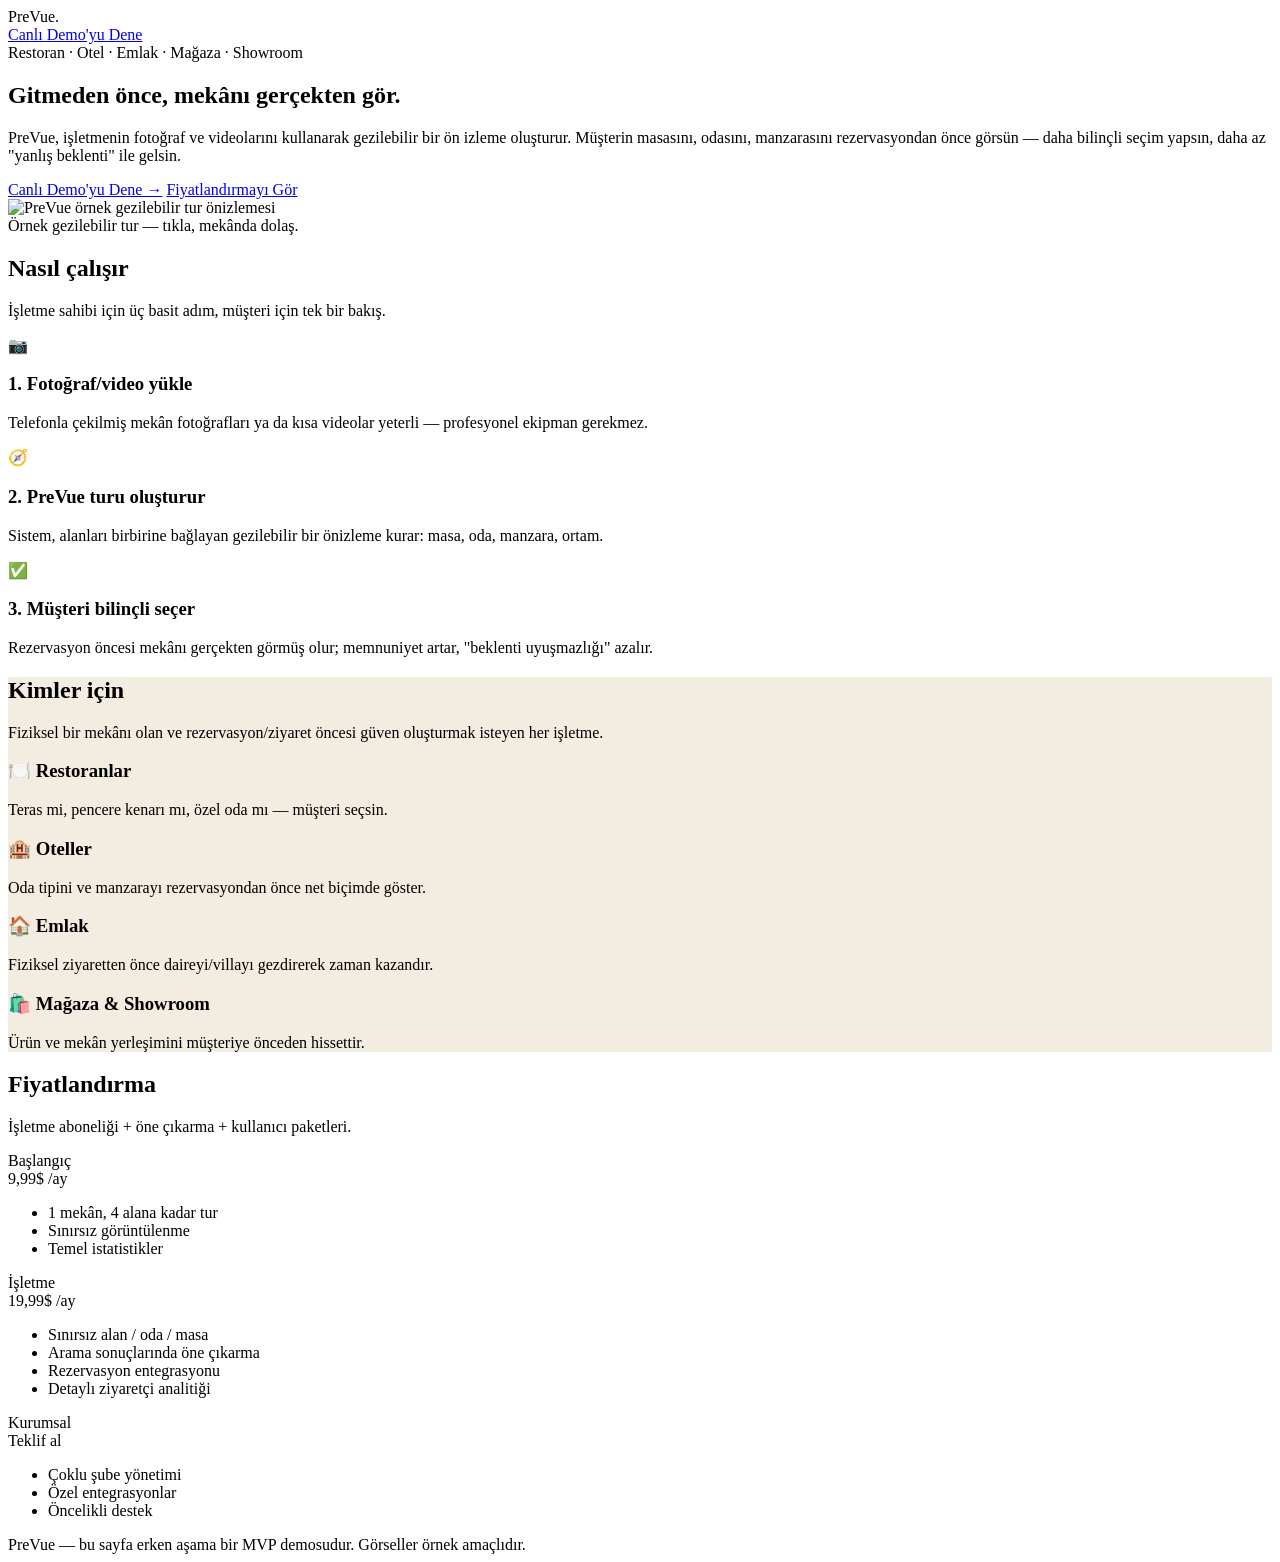
==== index.html @ 10fb2ecd "Add initial HTML structure for PreVue landing page Initial HTML structure for PreVue landing page wi" ====
<!doctype html>
<html lang="tr">
<head>
<meta charset="utf-8">
<meta name="viewport" content="width=device-width, initial-scale=1">
<title>PreVue — Gitmeden önce, gerçekten gör</title>
<meta name="description" content="Restoran, otel, emlak ve mağazalar için gezilebilir, interaktif ön izleme platformu.">
<link rel="stylesheet" href="style.css">
</head>
<body>
  <div class="nav">
    <div class="logo">PreVue<span>.</span></div>
    <a class="cta" href="demo.html">Canlı Demo'yu Dene</a>
  </div>

  <section class="hero">
    <div>
      <span class="eyebrow">Restoran · Otel · Emlak · Mağaza · Showroom</span>
      <h1>Gitmeden önce, mekânı gerçekten gör.</h1>
      <p class="lead">
        PreVue, işletmenin fotoğraf ve videolarını kullanarak gezilebilir bir
        ön izleme oluşturur. Müşterin masasını, odasını, manzarasını
        rezervasyondan önce görsün — daha bilinçli seçim yapsın, daha az
        "yanlış beklenti" ile gelsin.
      </p>
      <div class="btn-row">
        <a class="btn btn-primary" href="demo.html">Canlı Demo'yu Dene →</a>
        <a class="btn btn-secondary" href="#pricing">Fiyatlandırmayı Gör</a>
      </div>
    </div>
    <div class="hero-card">
      <img src="assets/scene-teras.svg" alt="PreVue örnek gezilebilir tur önizlemesi">
      <div class="cap">Örnek gezilebilir tur — tıkla, mekânda dolaş.</div>
    </div>
  </section>

  <section class="section">
    <h2>Nasıl çalışır</h2>
    <p class="sub">İşletme sahibi için üç basit adım, müşteri için tek bir bakış.</p>
    <div class="grid3">
      <div class="card">
        <div class="icon">📷</div>
        <h3>1. Fotoğraf/video yükle</h3>
        <p>Telefonla çekilmiş mekân fotoğrafları ya da kısa videolar yeterli — profesyonel ekipman gerekmez.</p>
      </div>
      <div class="card">
        <div class="icon">🧭</div>
        <h3>2. PreVue turu oluşturur</h3>
        <p>Sistem, alanları birbirine bağlayan gezilebilir bir önizleme kurar: masa, oda, manzara, ortam.</p>
      </div>
      <div class="card">
        <div class="icon">✅</div>
        <h3>3. Müşteri bilinçli seçer</h3>
        <p>Rezervasyon öncesi mekânı gerçekten görmüş olur; memnuniyet artar, "beklenti uyuşmazlığı" azalır.</p>
      </div>
    </div>
  </section>

  <section class="section" style="background:#f3ece0;">
    <h2>Kimler için</h2>
    <p class="sub">Fiziksel bir mekânı olan ve rezervasyon/ziyaret öncesi güven oluşturmak isteyen her işletme.</p>
    <div class="grid3">
      <div class="card"><h3>🍽️ Restoranlar</h3><p>Teras mi, pencere kenarı mı, özel oda mı — müşteri seçsin.</p></div>
      <div class="card"><h3>🏨 Oteller</h3><p>Oda tipini ve manzarayı rezervasyondan önce net biçimde göster.</p></div>
      <div class="card"><h3>🏠 Emlak</h3><p>Fiziksel ziyaretten önce daireyi/villayı gezdirerek zaman kazandır.</p></div>
      <div class="card"><h3>🛍️ Mağaza & Showroom</h3><p>Ürün ve mekân yerleşimini müşteriye önceden hissettir.</p></div>
    </div>
  </section>

  <section class="section" id="pricing">
    <h2>Fiyatlandırma</h2>
    <p class="sub">İşletme aboneliği + öne çıkarma + kullanıcı paketleri.</p>
    <div class="pricing">
      <div class="plan">
        <div class="tag">Başlangıç</div>
        <div class="price">9,99$ <span>/ay</span></div>
        <ul>
          <li>1 mekân, 4 alana kadar tur</li>
          <li>Sınırsız görüntülenme</li>
          <li>Temel istatistikler</li>
        </ul>
      </div>
      <div class="plan featured">
        <div class="tag">İşletme</div>
        <div class="price">19,99$ <span>/ay</span></div>
        <ul>
          <li>Sınırsız alan / oda / masa</li>
          <li>Arama sonuçlarında öne çıkarma</li>
          <li>Rezervasyon entegrasyonu</li>
          <li>Detaylı ziyaretçi analitiği</li>
        </ul>
      </div>
      <div class="plan">
        <div class="tag">Kurumsal</div>
        <div class="price">Teklif al</div>
        <ul>
          <li>Çoklu şube yönetimi</li>
          <li>Özel entegrasyonlar</li>
          <li>Öncelikli destek</li>
        </ul>
      </div>
    </div>
  </section>

  <footer>
    PreVue — bu sayfa erken aşama bir MVP demosudur. Görseller örnek amaçlıdır.
  </footer>
</body>
</html>
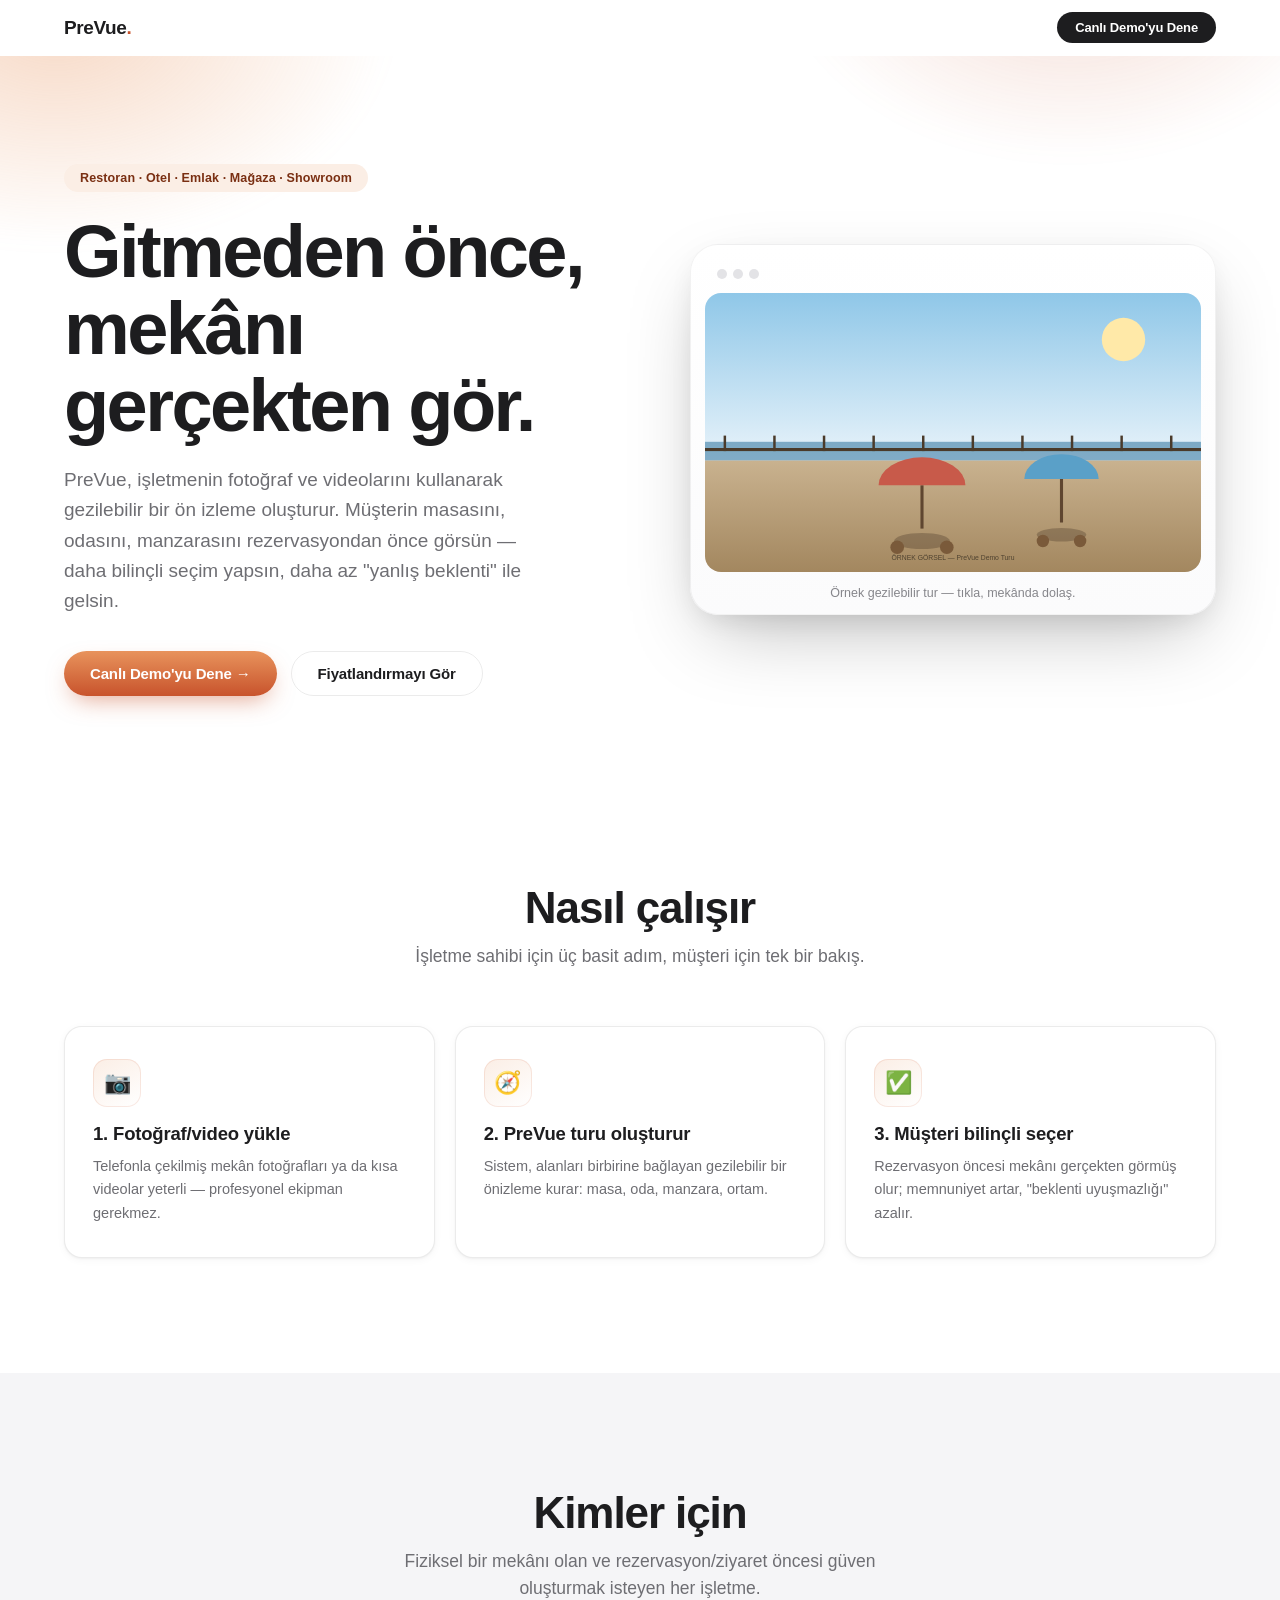
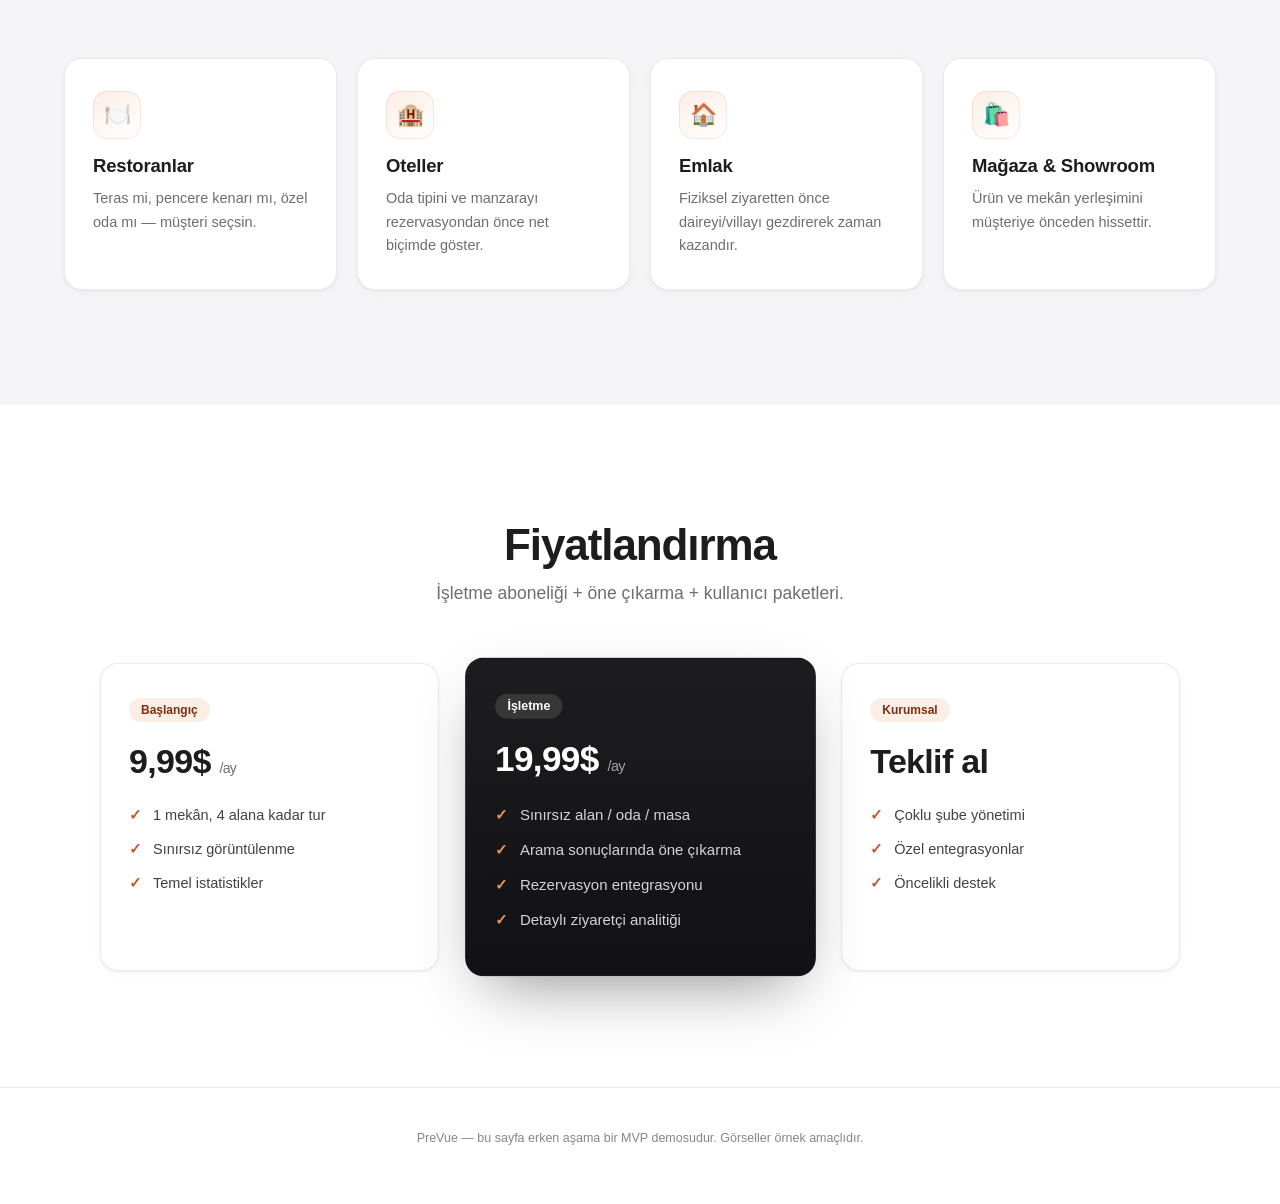
==== commit e71858aa: "Enhance HTML structure with data attributes and IDs" ====
--- a/index.html
+++ b/index.html
@@ -8,15 +8,15 @@
 <link rel="stylesheet" href="style.css">
 </head>
 <body>
-  <div class="nav">
+  <div class="nav" id="nav">
     <div class="logo">PreVue<span>.</span></div>
     <a class="cta" href="demo.html">Canlı Demo'yu Dene</a>
   </div>
 
   <section class="hero">
-    <div>
+    <div data-reveal>
       <span class="eyebrow">Restoran · Otel · Emlak · Mağaza · Showroom</span>
-      <h1>Gitmeden önce, mekânı gerçekten gör.</h1>
+      <h1>Gitmeden önce,<br>mekânı gerçekten gör.</h1>
       <p class="lead">
         PreVue, işletmenin fotoğraf ve videolarını kullanarak gezilebilir bir
         ön izleme oluşturur. Müşterin masasını, odasını, manzarasını
@@ -28,16 +28,17 @@
         <a class="btn btn-secondary" href="#pricing">Fiyatlandırmayı Gör</a>
       </div>
     </div>
-    <div class="hero-card">
+    <div class="hero-card" data-reveal>
+      <div class="browser-bar"><span></span><span></span><span></span></div>
       <img src="assets/scene-teras.svg" alt="PreVue örnek gezilebilir tur önizlemesi">
       <div class="cap">Örnek gezilebilir tur — tıkla, mekânda dolaş.</div>
     </div>
   </section>
 
   <section class="section">
-    <h2>Nasıl çalışır</h2>
-    <p class="sub">İşletme sahibi için üç basit adım, müşteri için tek bir bakış.</p>
-    <div class="grid3">
+    <h2 data-reveal>Nasıl çalışır</h2>
+    <p class="sub" data-reveal>İşletme sahibi için üç basit adım, müşteri için tek bir bakış.</p>
+    <div class="grid3" data-reveal="stagger">
       <div class="card">
         <div class="icon">📷</div>
         <h3>1. Fotoğraf/video yükle</h3>
@@ -56,21 +57,21 @@
     </div>
   </section>
 
-  <section class="section" style="background:#f3ece0;">
-    <h2>Kimler için</h2>
-    <p class="sub">Fiziksel bir mekânı olan ve rezervasyon/ziyaret öncesi güven oluşturmak isteyen her işletme.</p>
-    <div class="grid3">
-      <div class="card"><h3>🍽️ Restoranlar</h3><p>Teras mi, pencere kenarı mı, özel oda mı — müşteri seçsin.</p></div>
-      <div class="card"><h3>🏨 Oteller</h3><p>Oda tipini ve manzarayı rezervasyondan önce net biçimde göster.</p></div>
-      <div class="card"><h3>🏠 Emlak</h3><p>Fiziksel ziyaretten önce daireyi/villayı gezdirerek zaman kazandır.</p></div>
-      <div class="card"><h3>🛍️ Mağaza & Showroom</h3><p>Ürün ve mekân yerleşimini müşteriye önceden hissettir.</p></div>
+  <section class="section alt">
+    <h2 data-reveal>Kimler için</h2>
+    <p class="sub" data-reveal>Fiziksel bir mekânı olan ve rezervasyon/ziyaret öncesi güven oluşturmak isteyen her işletme.</p>
+    <div class="grid4" data-reveal="stagger">
+      <div class="card"><div class="icon">🍽️</div><h3>Restoranlar</h3><p>Teras mi, pencere kenarı mı, özel oda mı — müşteri seçsin.</p></div>
+      <div class="card"><div class="icon">🏨</div><h3>Oteller</h3><p>Oda tipini ve manzarayı rezervasyondan önce net biçimde göster.</p></div>
+      <div class="card"><div class="icon">🏠</div><h3>Emlak</h3><p>Fiziksel ziyaretten önce daireyi/villayı gezdirerek zaman kazandır.</p></div>
+      <div class="card"><div class="icon">🛍️</div><h3>Mağaza & Showroom</h3><p>Ürün ve mekân yerleşimini müşteriye önceden hissettir.</p></div>
     </div>
   </section>
 
   <section class="section" id="pricing">
-    <h2>Fiyatlandırma</h2>
-    <p class="sub">İşletme aboneliği + öne çıkarma + kullanıcı paketleri.</p>
-    <div class="pricing">
+    <h2 data-reveal>Fiyatlandırma</h2>
+    <p class="sub" data-reveal>İşletme aboneliği + öne çıkarma + kullanıcı paketleri.</p>
+    <div class="pricing" data-reveal="stagger">
       <div class="plan">
         <div class="tag">Başlangıç</div>
         <div class="price">9,99$ <span>/ay</span></div>
@@ -105,5 +106,23 @@
   <footer>
     PreVue — bu sayfa erken aşama bir MVP demosudur. Görseller örnek amaçlıdır.
   </footer>
+
+  <script>
+    var navEl = document.getElementById('nav');
+    window.addEventListener('scroll', function () {
+      navEl.classList.toggle('scrolled', window.scrollY > 8);
+    }, { passive: true });
+
+    var revealEls = document.querySelectorAll('[data-reveal]');
+    var io = new IntersectionObserver(function (entries) {
+      entries.forEach(function (entry) {
+        if (entry.isIntersecting) {
+          entry.target.classList.add('in-view');
+          io.unobserve(entry.target);
+        }
+      });
+    }, { threshold: 0.15 });
+    revealEls.forEach(function (el) { io.observe(el); });
+  </script>
 </body>
 </html>
--- a/style.css
+++ b/style.css
@@ -0,0 +1,491 @@
+/* =========================================================
+   PreVue — premium design system (Apple-inspired)
+   ========================================================= */
+
+:root {
+  --ink: #1d1d1f;
+  --ink-soft: #424245;
+  --muted: #6e6e73;
+  --faint: #86868b;
+  --paper: #ffffff;
+  --paper-alt: #f5f5f7;
+  --paper-deep: #ececee;
+  --line: rgba(0,0,0,0.08);
+  --accent: #c8532c;
+  --accent-2: #e8935c;
+  --accent-ink: #7a2f12;
+  --accent-tint: #fbeee5;
+  --radius-lg: 28px;
+  --radius-md: 18px;
+  --radius-sm: 12px;
+  --shadow-sm: 0 1px 2px rgba(0,0,0,0.04), 0 2px 8px rgba(0,0,0,0.04);
+  --shadow-md: 0 8px 24px rgba(0,0,0,0.08), 0 2px 6px rgba(0,0,0,0.04);
+  --shadow-lg: 0 30px 80px -20px rgba(0,0,0,0.28), 0 10px 30px -10px rgba(0,0,0,0.12);
+  --ease: cubic-bezier(.22,1,.36,1);
+  color-scheme: light;
+}
+
+* { box-sizing: border-box; }
+html { scroll-behavior: smooth; }
+
+body {
+  margin: 0;
+  background: var(--paper);
+  color: var(--ink);
+  font-family: -apple-system, BlinkMacSystemFont, "SF Pro Display", "SF Pro Text",
+    "Inter", "Helvetica Neue", Arial, sans-serif;
+  -webkit-font-smoothing: antialiased;
+  text-rendering: optimizeLegibility;
+}
+
+a { color: inherit; text-decoration: none; }
+img { display: block; max-width: 100%; }
+ul { margin: 0; padding: 0; list-style: none; }
+
+/* ---------- reveal-on-scroll ---------- */
+[data-reveal] {
+  opacity: 0;
+  transform: translateY(28px);
+  transition: opacity .9s var(--ease), transform .9s var(--ease);
+}
+[data-reveal].in-view { opacity: 1; transform: translateY(0); }
+[data-reveal="stagger"] > * {
+  opacity: 0;
+  transform: translateY(24px);
+  transition: opacity .7s var(--ease), transform .7s var(--ease);
+}
+[data-reveal="stagger"].in-view > * { opacity: 1; transform: translateY(0); }
+[data-reveal="stagger"].in-view > *:nth-child(1) { transition-delay: .03s; }
+[data-reveal="stagger"].in-view > *:nth-child(2) { transition-delay: .11s; }
+[data-reveal="stagger"].in-view > *:nth-child(3) { transition-delay: .19s; }
+[data-reveal="stagger"].in-view > *:nth-child(4) { transition-delay: .27s; }
+
+/* ================= NAV ================= */
+.nav {
+  position: sticky;
+  top: 0;
+  z-index: 100;
+  display: flex;
+  align-items: center;
+  justify-content: space-between;
+  height: 56px;
+  padding: 0 clamp(20px, 5vw, 64px);
+  background: rgba(255,255,255,0.72);
+  backdrop-filter: saturate(180%) blur(20px);
+  -webkit-backdrop-filter: saturate(180%) blur(20px);
+  border-bottom: 1px solid transparent;
+  transition: border-color .3s var(--ease), background .3s var(--ease);
+}
+.nav.scrolled { border-bottom-color: var(--line); }
+
+.logo {
+  font-weight: 650;
+  font-size: 19px;
+  letter-spacing: -0.02em;
+}
+.logo span { color: var(--accent); }
+
+.nav a.cta {
+  background: var(--ink);
+  color: #fff;
+  padding: 8px 18px;
+  border-radius: 980px;
+  font-weight: 550;
+  font-size: 13px;
+  letter-spacing: -0.01em;
+  transition: transform .35s var(--ease), background .35s var(--ease), box-shadow .35s var(--ease);
+}
+.nav a.cta:hover {
+  background: var(--accent);
+  transform: translateY(-1px);
+  box-shadow: 0 8px 20px -6px rgba(200,83,44,0.55);
+}
+
+/* ================= HERO ================= */
+.hero {
+  position: relative;
+  padding: clamp(56px, 9vw, 108px) clamp(20px, 5vw, 64px) clamp(40px, 6vw, 72px);
+  display: grid;
+  gap: 44px;
+  grid-template-columns: 1.05fr 0.95fr;
+  align-items: center;
+  overflow: hidden;
+}
+.hero::before {
+  content: "";
+  position: absolute;
+  inset: -20% -10% auto -10%;
+  height: 720px;
+  background:
+    radial-gradient(480px 320px at 12% 15%, rgba(232,147,92,0.35), transparent 70%),
+    radial-gradient(420px 300px at 78% 5%, rgba(200,83,44,0.22), transparent 70%),
+    radial-gradient(600px 400px at 55% 40%, rgba(255,255,255,0), transparent 70%);
+  filter: blur(10px);
+  z-index: -1;
+  pointer-events: none;
+}
+@media (max-width: 900px) {
+  .hero { grid-template-columns: 1fr; padding-top: 84px; }
+}
+
+.eyebrow {
+  display: inline-flex;
+  align-items: center;
+  gap: 6px;
+  background: var(--accent-tint);
+  color: var(--accent-ink);
+  padding: 7px 16px;
+  border-radius: 980px;
+  font-size: 12.5px;
+  font-weight: 650;
+  letter-spacing: 0.01em;
+  margin-bottom: 22px;
+}
+
+h1 {
+  font-size: clamp(38px, 6vw, 74px);
+  line-height: 1.04;
+  font-weight: 660;
+  letter-spacing: -0.035em;
+  margin: 0 0 20px;
+  color: var(--ink);
+}
+
+.lead {
+  font-size: clamp(16px, 1.6vw, 19px);
+  color: var(--muted);
+  line-height: 1.6;
+  max-width: 46ch;
+  font-weight: 420;
+}
+
+.btn-row { display: flex; gap: 14px; margin-top: 34px; flex-wrap: wrap; }
+
+.btn {
+  display: inline-flex;
+  align-items: center;
+  gap: 8px;
+  padding: 13px 26px;
+  border-radius: 980px;
+  font-weight: 600;
+  font-size: 15px;
+  letter-spacing: -0.01em;
+  border: none;
+  cursor: pointer;
+  font-family: inherit;
+  transition: transform .35s var(--ease), box-shadow .35s var(--ease), background .35s var(--ease), color .35s var(--ease);
+}
+.btn-primary {
+  background: linear-gradient(180deg, var(--accent-2), var(--accent));
+  color: white;
+  box-shadow: 0 10px 24px -8px rgba(200,83,44,0.55);
+}
+.btn-primary:hover { transform: translateY(-2px) scale(1.015); box-shadow: 0 16px 32px -8px rgba(200,83,44,0.6); }
+.btn-secondary {
+  background: transparent;
+  color: var(--ink);
+  border: 1.5px solid var(--line);
+}
+.btn-secondary:hover { background: var(--paper-alt); border-color: rgba(0,0,0,0.14); transform: translateY(-1px); }
+
+/* ---- device-frame hero visual ---- */
+.hero-card {
+  position: relative;
+  background: linear-gradient(180deg, #fff, #fbfbfc);
+  border-radius: var(--radius-lg);
+  padding: 14px;
+  box-shadow: var(--shadow-lg);
+  border: 1px solid rgba(0,0,0,0.05);
+  transform: perspective(1400px) rotateY(-4deg) rotateX(1.5deg);
+  transition: transform .6s var(--ease);
+}
+.hero-card:hover { transform: perspective(1400px) rotateY(0deg) rotateX(0deg); }
+.hero-card .browser-bar {
+  display: flex;
+  align-items: center;
+  gap: 6px;
+  padding: 10px 12px 14px;
+}
+.hero-card .browser-bar span {
+  width: 10px; height: 10px; border-radius: 50%;
+  background: #e3e3e6;
+}
+.hero-card img { border-radius: 16px; display: block; width: 100%; }
+.hero-card .cap { font-size: 12.5px; color: var(--faint); margin-top: 14px; text-align: center; font-weight: 500; }
+
+/* ================= SECTIONS ================= */
+.section {
+  padding: clamp(64px, 9vw, 120px) clamp(20px, 5vw, 64px);
+}
+.section h2 {
+  font-size: clamp(28px, 3.6vw, 44px);
+  font-weight: 640;
+  letter-spacing: -0.025em;
+  margin: 0 0 10px;
+  text-align: center;
+}
+.section .sub {
+  color: var(--muted);
+  max-width: 56ch;
+  margin: 0 auto 56px;
+  text-align: center;
+  font-size: clamp(15px, 1.4vw, 17.5px);
+  line-height: 1.55;
+}
+
+.grid3 {
+  display: grid;
+  grid-template-columns: repeat(3, 1fr);
+  gap: 20px;
+  max-width: 1160px;
+  margin: 0 auto;
+}
+@media (max-width: 860px) { .grid3 { grid-template-columns: 1fr; } }
+
+.grid4 {
+  display: grid;
+  grid-template-columns: repeat(4, 1fr);
+  gap: 20px;
+  max-width: 1160px;
+  margin: 0 auto;
+}
+@media (max-width: 980px) { .grid4 { grid-template-columns: repeat(2, 1fr); } }
+@media (max-width: 560px) { .grid4 { grid-template-columns: 1fr; } }
+
+.card {
+  background: var(--paper);
+  border-radius: var(--radius-md);
+  padding: 32px 28px;
+  border: 1px solid var(--line);
+  box-shadow: var(--shadow-sm);
+  transition: transform .45s var(--ease), box-shadow .45s var(--ease), border-color .45s var(--ease);
+}
+.card:hover {
+  transform: translateY(-6px);
+  box-shadow: var(--shadow-md);
+  border-color: rgba(0,0,0,0.03);
+}
+.card h3 { margin: 16px 0 10px; font-size: 18.5px; font-weight: 620; letter-spacing: -0.01em; }
+.card p { margin: 0; color: var(--muted); font-size: 14.5px; line-height: 1.6; }
+
+.icon {
+  width: 48px; height: 48px; border-radius: 14px;
+  display: flex; align-items: center; justify-content: center;
+  background: linear-gradient(150deg, var(--accent-tint), #fff);
+  font-size: 22px;
+  box-shadow: inset 0 0 0 1px rgba(200,83,44,0.12);
+}
+
+/* alt background section */
+.section.alt {
+  background: var(--paper-alt);
+}
+
+/* ================= PRICING ================= */
+.pricing {
+  display: grid;
+  grid-template-columns: repeat(3, 1fr);
+  gap: 32px;
+  max-width: 1080px;
+  margin: 0 auto;
+  align-items: stretch;
+}
+@media (max-width: 900px) { .pricing { grid-template-columns: 1fr; } }
+
+.plan {
+  background: var(--paper);
+  border: 1px solid var(--line);
+  border-radius: var(--radius-md);
+  padding: 34px 28px;
+  box-shadow: var(--shadow-sm);
+  display: flex;
+  flex-direction: column;
+  transition: transform .45s var(--ease), box-shadow .45s var(--ease);
+}
+.plan:hover { transform: translateY(-4px); box-shadow: var(--shadow-md); }
+
+.plan.featured {
+  background: linear-gradient(180deg, #1d1d1f, #111113);
+  color: #fff;
+  border-color: transparent;
+  box-shadow: 0 24px 60px -20px rgba(0,0,0,0.45);
+  transform: scale(1.035);
+  position: relative;
+  z-index: 2;
+}
+@media (max-width: 900px) { .plan.featured { transform: none; } }
+.plan.featured .tag { background: rgba(255,255,255,0.12); color: #fff; }
+.plan.featured .price span { color: rgba(255,255,255,0.6); }
+.plan.featured li { color: rgba(255,255,255,0.82); }
+.plan.featured li::before { color: var(--accent-2); }
+
+.tag {
+  display: inline-block;
+  align-self: flex-start;
+  background: var(--accent-tint);
+  color: var(--accent-ink);
+  font-size: 12px;
+  font-weight: 650;
+  padding: 5px 12px;
+  border-radius: 980px;
+  margin-bottom: 20px;
+}
+.price {
+  font-size: 34px;
+  font-weight: 660;
+  letter-spacing: -0.02em;
+  margin-bottom: 24px;
+}
+.price span { font-size: 14px; font-weight: 500; color: var(--muted); }
+
+.plan ul { display: flex; flex-direction: column; gap: 12px; margin-bottom: 8px; }
+.plan li {
+  font-size: 14.5px;
+  color: var(--ink-soft);
+  padding-left: 24px;
+  position: relative;
+  line-height: 1.5;
+}
+.plan li::before {
+  content: "✓";
+  position: absolute;
+  left: 0;
+  color: var(--accent);
+  font-weight: 700;
+}
+
+/* ================= FOOTER ================= */
+footer {
+  padding: 40px clamp(20px, 5vw, 64px) 56px;
+  color: var(--faint);
+  font-size: 12.5px;
+  border-top: 1px solid var(--line);
+  text-align: center;
+  line-height: 1.6;
+}
+
+/* =========================================================
+   Tour / Demo page
+   ========================================================= */
+.tour-shell {
+  position: relative;
+  width: 100vw;
+  height: 100vh;
+  overflow: hidden;
+  background: #0b0b0c;
+}
+
+.tour-topbar {
+  position: absolute;
+  top: 0; left: 0; right: 0;
+  z-index: 30;
+  display: flex;
+  align-items: center;
+  justify-content: space-between;
+  padding: 16px clamp(16px, 4vw, 32px);
+  background: linear-gradient(180deg, rgba(0,0,0,0.55), transparent);
+}
+.tour-topbar .brand { font-weight: 650; font-size: 17px; color: #fff; letter-spacing: -0.02em; }
+.tour-topbar a {
+  color: #fff;
+  font-size: 13px;
+  font-weight: 550;
+  background: rgba(255,255,255,0.14);
+  backdrop-filter: blur(12px);
+  padding: 8px 16px;
+  border-radius: 980px;
+  transition: background .3s var(--ease);
+}
+.tour-topbar a:hover { background: rgba(255,255,255,0.24); }
+
+.tour-scene {
+  position: absolute;
+  inset: 0;
+  opacity: 0;
+  visibility: hidden;
+  transition: opacity .6s var(--ease);
+}
+.tour-scene.active { opacity: 1; visibility: visible; }
+.tour-scene img {
+  width: 100%; height: 100%;
+  object-fit: cover;
+}
+
+.hotspot {
+  position: absolute;
+  transform: translate(-50%, -50%);
+  background: none;
+  border: none;
+  cursor: pointer;
+  display: flex;
+  align-items: center;
+  gap: 8px;
+  padding: 0;
+  font-family: inherit;
+}
+.hotspot .dot {
+  width: 18px; height: 18px;
+  border-radius: 50%;
+  background: rgba(255,255,255,0.9);
+  box-shadow: 0 0 0 0 rgba(255,255,255,0.6);
+  position: relative;
+}
+.hotspot .dot::after {
+  content: "";
+  position: absolute; inset: -8px;
+  border-radius: 50%;
+  border: 1.5px solid rgba(255,255,255,0.85);
+  animation: pulse 2.2s ease-out infinite;
+}
+@keyframes pulse {
+  0% { transform: scale(0.7); opacity: 1; }
+  100% { transform: scale(1.9); opacity: 0; }
+}
+.hotspot .label {
+  background: rgba(20,20,20,0.72);
+  backdrop-filter: blur(10px);
+  color: #fff;
+  font-size: 12.5px;
+  font-weight: 550;
+  padding: 6px 12px;
+  border-radius: 980px;
+  white-space: nowrap;
+  opacity: 0;
+  transform: translateX(-6px);
+  transition: opacity .3s var(--ease), transform .3s var(--ease);
+}
+.hotspot:hover .label { opacity: 1; transform: translateX(0); }
+.hotspot:hover .dot { background: var(--accent-2); }
+
+.tour-hud {
+  position: absolute;
+  left: 0; right: 0; bottom: 0;
+  z-index: 30;
+  display: flex;
+  align-items: flex-end;
+  justify-content: space-between;
+  gap: 20px;
+  padding: 20px clamp(16px, 4vw, 32px) 26px;
+  background: linear-gradient(0deg, rgba(0,0,0,0.65), transparent);
+  flex-wrap: wrap;
+}
+.venue-name { color: rgba(255,255,255,0.6); font-size: 12.5px; font-weight: 600; letter-spacing: 0.04em; text-transform: uppercase; }
+.scene-title { color: #fff; font-size: clamp(20px,3vw,28px); font-weight: 640; letter-spacing: -0.02em; margin-top: 4px; }
+.scene-note { color: rgba(255,255,255,0.7); font-size: 13.5px; margin-top: 4px; max-width: 52ch; }
+
+.scene-list { display: flex; gap: 8px; flex-wrap: wrap; }
+.scene-chip {
+  background: rgba(255,255,255,0.1);
+  backdrop-filter: blur(12px);
+  color: rgba(255,255,255,0.82);
+  border: 1px solid rgba(255,255,255,0.14);
+  font-size: 12.5px;
+  font-weight: 550;
+  padding: 9px 16px;
+  border-radius: 980px;
+  cursor: pointer;
+  font-family: inherit;
+  transition: background .3s var(--ease), color .3s var(--ease);
+}
+.scene-chip:hover { background: rgba(255,255,255,0.2); }
+.scene-chip.current { background: var(--accent); color: #fff; border-color: transparent; }
